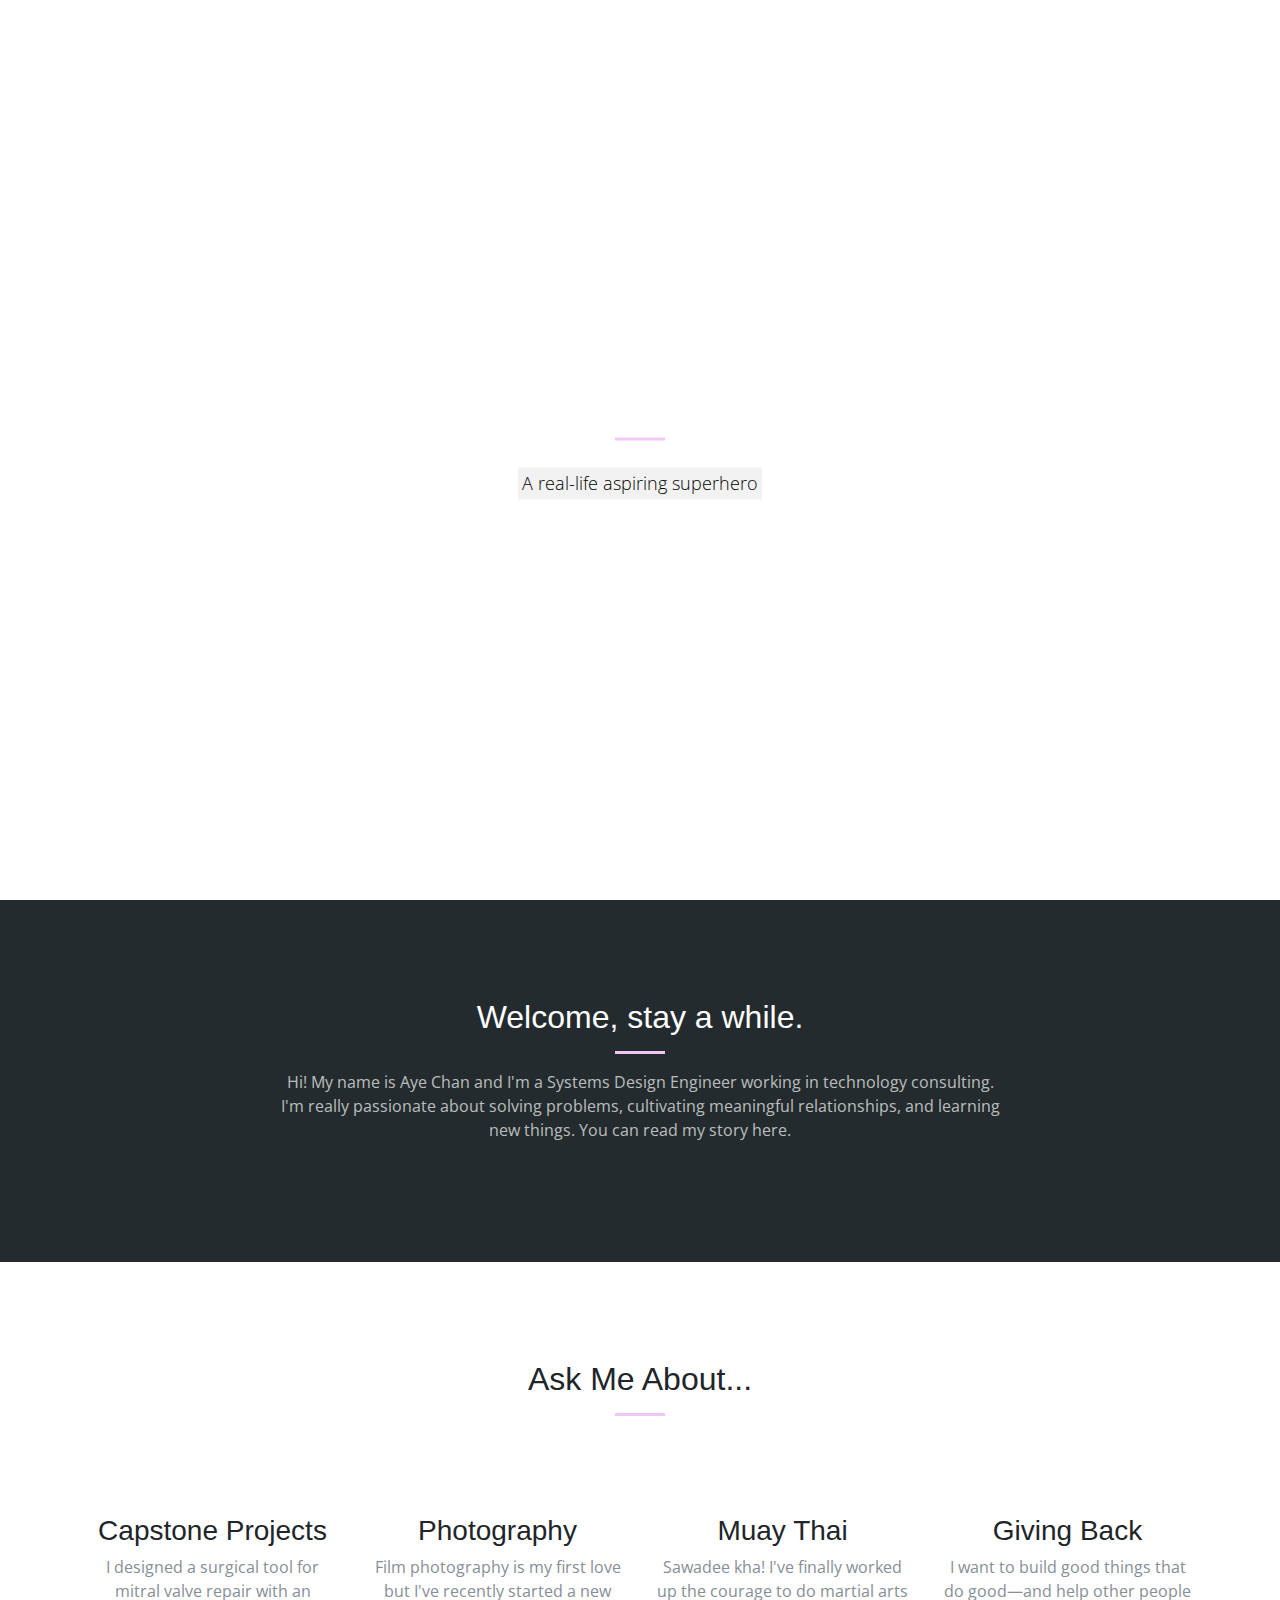
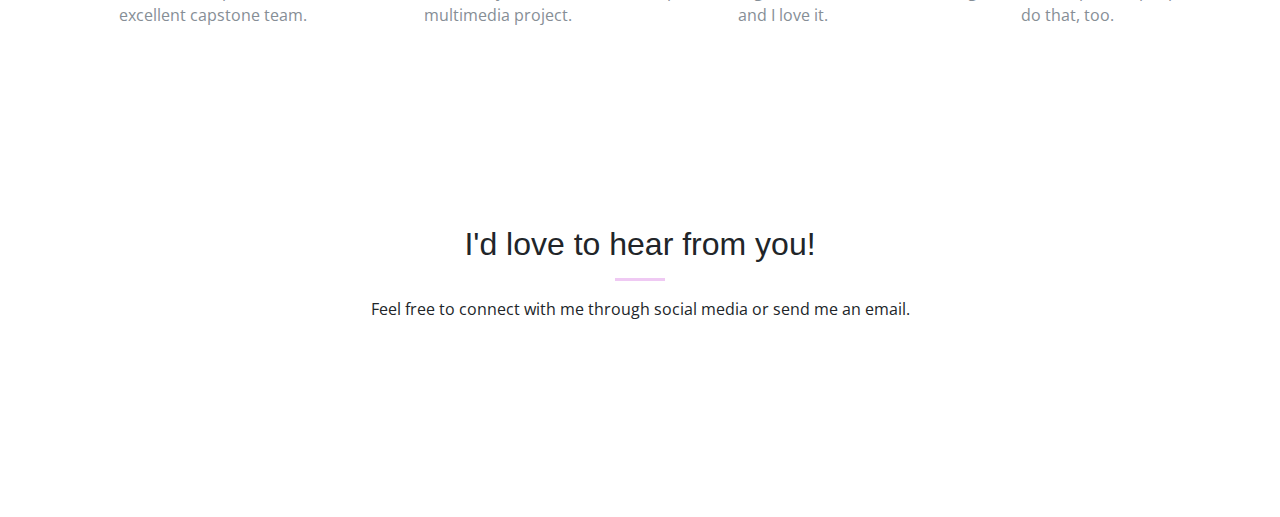
==== index.html @ b2078ee0 "Update index.html" ====
<!DOCTYPE html>
<html lang="en">

  <head>

    <meta charset="utf-8">
    <meta name="viewport" content="width=device-width, initial-scale=1, shrink-to-fit=no">
    <meta name="description" content="">
    <meta name="author" content="">

    <title>Aye Chan Htun</title>

    <!-- Bootstrap core CSS -->
    <link href="vendor/bootstrap/css/bootstrap.min.css" rel="stylesheet">

    <!-- Custom fonts for this template -->
    <link href="vendor/font-awesome/css/font-awesome.min.css" rel="stylesheet" type="text/css">
    <link href="https://fonts.googleapis.com/css?family=Montserrat:300,300i,400,400i,500,500i,600,600i,700,700i,800,800i" rel="stylesheet" type="text/css">
    <link href='https://fonts.googleapis.com/css?family=Open+Sans:300italic,400italic,600italic,700italic,800italic,400,300,600,700,800' rel="stylesheet" type="text/css">
    
    <!-- Plugin CSS -->
    <link href="vendor/magnific-popup/magnific-popup.css" rel="stylesheet">

    <!-- Custom styles for this template -->
    <link href="css/creative.css" rel="stylesheet">

    <!-- Favicon -->
    <link href="img/favicon.png" rel="icon" type="image/png"> 

  </head>

  <body id="page-top">

    <!-- Navigation -->
    <nav class="navbar navbar-expand-lg navbar-light fixed-top" id="mainNav">
      <div class="container">
        <!--
        <a class="navbar-brand js-scroll-trigger" href="#page-top">AH</a>-->
        <a href="#page-top" class="pull-left"><img src="img/favicon-w.png" style="width:40px;"></a>
        <button class="navbar-toggler navbar-toggler-right" type="button" data-toggle="collapse" data-target="#navbarResponsive" aria-controls="navbarResponsive" aria-expanded="false" aria-label="Toggle navigation">
          <span class="navbar-toggler-icon"></span>
        </button>
        <div class="collapse navbar-collapse" id="navbarResponsive">
          <ul class="navbar-nav ml-auto">
            <li class="nav-item">
              <a class="nav-link js-scroll-trigger" href="./index.html#page-top">Home</a>
            </li>
            <li class="nav-item">
              <a class="nav-link js-scroll-trigger" href="./about.html">About</a>
            </li>
            <li class="nav-item">
              <a class="nav-link js-scroll-trigger" href="./ayechan_2019.pdf">Resume</a>
            </li>
            <!--<li class="nav-item">
              <a class="nav-link js-scroll-trigger" href="#portfolio">Portfolio</a>
            </li>
            <li class="nav-item">
              <a class="nav-link js-scroll-trigger" href="#contact">Contact</a>-->
            </li>
          </ul>
        </div>
      </div>
    </nav>

    <header class="masthead">
      <div class="header-content">
        <div class="header-content-inner">
          <h1 id="homeHeading">Aye Chan Htun</h1>
          <hr>
          <p><mark>A real-life aspiring superhero</mark></p>
          <!--<a class="btn btn-primary btn-xl js-scroll-trigger" href="#about">About Me</a>-->
        </div>
      </div>
    </header>

    <section class="bg-primary" id="welcome">
      <div class="container">
        <div class="row">
          <div class="col-lg-8 mx-auto text-center">
            <h2 class="section-heading text-white">Welcome, stay a while.</h2>
            <hr class="light">
            <p class="text-faded">Hi! My name is Aye Chan and I'm a Systems Design Engineer 
              working in technology consulting. I'm really passionate about solving problems, cultivating 
              meaningful relationships, and learning new things. You can read my story <a class="text-faded" href="./about.html">here.</a>
            </p>
            <!--<a class="btn btn-default btn-xl js-scroll-trigger" href="#services">Get Started!</a>-->
          </div>
        </div>
      </div>
    </section>

    <section id="interests">
      <div class="container">
        <div class="row">
          <div class="col-lg-12 text-center">
            <h2 class="section-heading">Ask Me About...</h2>
            <hr class="primary">
          </div>
        </div>
      </div>
      <div class="container">
        <div class="row">
          <div class="col-lg-3 col-md-6 text-center">
            <div class="service-box">
              <i class="fa fa-4x fa-star-o text-primary sr-icons"></i>
              <h3>Capstone Projects</h3>
              <p class="text-muted">I designed a surgical tool for mitral valve repair with an excellent capstone team.</p>
            </div>
          </div>
          <div class="col-lg-3 col-md-6 text-center">
            <div class="service-box">
              <i class="fa fa-4x fa-camera-retro text-primary sr-icons"></i>
              <h3>Photography</h3>
              <p class="text-muted">Film photography is my first love but I've recently started a new multimedia project.</p>
            </div>
          </div>
          <div class="col-lg-3 col-md-6 text-center">
            <div class="service-box">
              <i class="fa fa-4x fa-hand-rock-o text-primary sr-icons"></i>
              <h3>Muay Thai</h3>
              <p class="text-muted">Sawadee kha! I've finally worked up the courage to do martial arts and I love it.</p>
            </div>
          </div>
          <div class="col-lg-3 col-md-6 text-center">
            <div class="service-box">
              <i class="fa fa-4x fa-heart-o text-primary sr-icons"></i>
              <h3>Giving Back</h3>
              <p class="text-muted">I want to build good things that do good&mdash;and help other people do that, too.</p>
            </div>
          </div>
        </div>
      </div>
    </section>

    <!--<section class="p-0" id="portfolio">
      <div class="container-fluid">
        <div class="row no-gutter popup-gallery">
          <div class="col-lg-4 col-sm-6">
            <a class="portfolio-box" href="img/portfolio/fullsize/1.jpg">
              <img class="img-fluid" src="img/portfolio/thumbnails/1.jpg" alt="">
              <div class="portfolio-box-caption">
                <div class="portfolio-box-caption-content">
                  <div class="project-category text-faded">
                    Category
                  </div>
                  <div class="project-name">
                    Project Name
                  </div>
                </div>
              </div>
            </a>
          </div>
          <div class="col-lg-4 col-sm-6">
            <a class="portfolio-box" href="img/portfolio/fullsize/2.jpg">
              <img class="img-fluid" src="img/portfolio/thumbnails/2.jpg" alt="">
              <div class="portfolio-box-caption">
                <div class="portfolio-box-caption-content">
                  <div class="project-category text-faded">
                    Category
                  </div>
                  <div class="project-name">
                    Project Name
                  </div>
                </div>
              </div>
            </a>
          </div>
          <div class="col-lg-4 col-sm-6">
            <a class="portfolio-box" href="img/portfolio/fullsize/3.jpg">
              <img class="img-fluid" src="img/portfolio/thumbnails/3.jpg" alt="">
              <div class="portfolio-box-caption">
                <div class="portfolio-box-caption-content">
                  <div class="project-category text-faded">
                    Category
                  </div>
                  <div class="project-name">
                    Project Name
                  </div>
                </div>
              </div>
            </a>
          </div>
          <div class="col-lg-4 col-sm-6">
            <a class="portfolio-box" href="img/portfolio/fullsize/4.jpg">
              <img class="img-fluid" src="img/portfolio/thumbnails/4.jpg" alt="">
              <div class="portfolio-box-caption">
                <div class="portfolio-box-caption-content">
                  <div class="project-category text-faded">
                    Category
                  </div>
                  <div class="project-name">
                    Project Name
                  </div>
                </div>
              </div>
            </a>
          </div>
          <div class="col-lg-4 col-sm-6">
            <a class="portfolio-box" href="img/portfolio/fullsize/5.jpg">
              <img class="img-fluid" src="img/portfolio/thumbnails/5.jpg" alt="">
              <div class="portfolio-box-caption">
                <div class="portfolio-box-caption-content">
                  <div class="project-category text-faded">
                    Category
                  </div>
                  <div class="project-name">
                    Project Name
                  </div>
                </div>
              </div>
            </a>
          </div>
          <div class="col-lg-4 col-sm-6">
            <a class="portfolio-box" href="img/portfolio/fullsize/6.jpg">
              <img class="img-fluid" src="img/portfolio/thumbnails/6.jpg" alt="">
              <div class="portfolio-box-caption">
                <div class="portfolio-box-caption-content">
                  <div class="project-category text-faded">
                    Category
                  </div>
                  <div class="project-name">
                    Project Name
                  </div>
                </div>
              </div>
            </a>
          </div>
        </div>
      </div>
    </section>

    <div class="call-to-action bg-dark">
      <div class="container text-center">
        <h2>Free Download at Start Bootstrap!</h2>
        <a class="btn btn-default btn-xl sr-button" href="http://startbootstrap.com/template-overviews/creative/">Download Now!</a>
      </div>
    </div>-->

    <!-- Contact Section -->
    <section id="contact">
      <div class="container">
        <div class="row">
          <div class="col-lg-8 mx-auto text-center">
            <h2 class="section-heading">I'd love to hear from you!</h2>
            <hr class="primary">
            <p>Feel free to connect with me through social media or send me an email.</p>
        <ul class="list-inline banner-social-buttons">
            <li class="list-inline-item">
              <a href="https://www.linkedin.com/in/ayechanhtun" class="btn btn-sm">
                <i class="fa fa-linkedin-square fa-2x sr-contact"></i>
              </a>
            </li>
            <li class="list-inline-item">
              <a href="https://www.instagram.com/ayechnn" class="btn btn-sm">
                <i class="fa fa-instagram fa-2x sr-contact"></i>
              </a>
            </li>
            <li class="list-inline-item">
              <a href="https://www.twitter.com/ayechanhtun" class="btn btn-sm">
                <i class="fa fa-twitter fa-2x sr-contact"></i>
              </a>
            </li>
            <li class="list-inline-item">
              <a href="mailto:ackhtun@gmail.com" class="btn btn-sm">
                <i class="fa fa-envelope-o fa-2x sr-contact"></i>
              </a>
            </li>
          </ul>
          </div>
        </div>
      </div>
      

    <!-- Bootstrap core JavaScript -->
    <script src="vendor/jquery/jquery.min.js"></script>
    <script src="vendor/popper/popper.min.js"></script>
    <script src="vendor/bootstrap/js/bootstrap.min.js"></script>

    <!-- Plugin JavaScript -->
    <script src="vendor/jquery-easing/jquery.easing.min.js"></script>
    <script src="vendor/scrollreveal/scrollreveal.min.js"></script>
    <script src="vendor/magnific-popup/jquery.magnific-popup.min.js"></script>

    <!-- Custom scripts for this template -->
    <script src="js/creative.min.js"></script>

  </body>
</html>
---- css/creative.css ----
/*!
 * Start Bootstrap - Createive v4.0.0-beta (http://startbootstrap.com/template-overviews/creative)
 * Copyright 2013-2017 Start Bootstrap
 * Licensed under MIT (https://github.com/BlackrockDigital/startbootstrap-creative/blob/master/LICENSE)
 */
body,
html {
  width: 100%;
  height: 100%; }

body {
  font-family: 'Montseratt', 'Open Sans', 'Helvetica Neue', Arial, sans-serif; }

hr {
  max-width: 50px;
  border-width: 3px;
  border-color: #EFC9F3; }

hr.light {
  border-color: #EFC9F3; }

a {
  color: #232b2e;
  -webkit-transition: all 0.2s;
  -moz-transition: all 0.2s;
  transition: all 0.2s; }
  a:focus, a:hover {
    color: #EFC9F3; }

h1,
h2,
h3,
h4,
h5,
h6 {
  font-family: 'Montseratt', sans-serif; }


p {
  font-size: 16px;
  line-height: 1.5;
  margin-bottom: 20px; }

mark {
  background: rgba(0, 0, 0, 0.05); }

.bg-primary {
  background-color: #232b2e !important; }

.bg-dark {
  color: white;
  background-color: #222222 !important; }

.text-faded {
  color: rgba(255, 255, 255, 0.7); }

section {
  padding: 100px 0; }

.section-heading {
  margin-top: 0; }

::-moz-selection {
  color: white;
  background: #222222;
  text-shadow: none; }

::selection {
  color: white;
  background: #222222;
  text-shadow: none; }

img::selection {
  color: white;
  background: transparent; }

img::-moz-selection {
  color: white;
  background: transparent; }

body {
  -webkit-tap-highlight-color: #222222; }

#mainNav {
  border-color: rgba(34, 34, 34, 0.05);
  background-color: white;
  font-family: 'Montserrat', 'Open Sans', 'Helvetica Neue', Arial, sans-serif;
  -webkit-transition: all 0.2s;
  -moz-transition: all 0.2s;
  transition: all 0.2s; }
  #mainNav .navbar-brand {
    font-weight: 700;
    text-transform: uppercase;
    color: #524D52;
    font-family: 'Montserrat', 'Open Sans', 'Helvetica Neue', Arial, sans-serif; }
    #mainNav .navbar-brand:focus {
      color: white; }
    #mainNav .navbar-brand:hover {
      color: #EFC9F3; }
  #mainNav .navbar-toggle {
    font-size: 12px;
    font-weight: 700;
    text-transform: uppercase;
    color: #222222; }
  #mainNav .navbar-nav > li.nav-item > a.nav-link:focus,
  #mainNav .navbar-nav > li.nav-item > a.nav-link {
    font-size: 13px;
    font-weight: 700;
    text-transform: uppercase;
    color: #222222; }
    #mainNav .navbar-nav > li.nav-item > a.nav-link:focus:hover,
    #mainNav .navbar-nav > li.nav-item > a.nav-link:hover {
      color: #EFC9F3; }
    #mainNav .navbar-nav > li.nav-item > a.nav-link:focus.active,
    #mainNav .navbar-nav > li.nav-item > a.nav-link.active {
      color: #EFC9F3 !important;
      background-color: transparent; }
      #mainNav .navbar-nav > li.nav-item > a.nav-link:focus.active:hover,
      #mainNav .navbar-nav > li.nav-item > a.nav-link.active:hover {
        background-color: transparent; }
  @media (min-width: 992px) {
    #mainNav {
      border-color: rgba(255, 255, 255, 0.3);
      background-color: transparent; }
      #mainNav .navbar-brand {
        color: rgba(255, 255, 255, 0.7); }
        #mainNav .navbar-brand:focus, #mainNav .navbar-brand:hover {
          color: #EFC9F3; }
      #mainNav .navbar-nav > li.nav-item > a.nav-link,
      #mainNav .navbar-nav > li.nav-item > a.nav-link:focus {
        color: rgba(255, 255, 255, 0.7); }
        #mainNav .navbar-nav > li.nav-item > a.nav-link:hover,
        #mainNav .navbar-nav > li.nav-item > a.nav-link:focus:hover {
          color: #EFC9F3; }
      #mainNav.navbar-shrink {
        border-color: rgba(34, 34, 34, 0.05); }
        #mainNav.navbar-shrink .navbar-brand {
          font-size: 16px;
          color: #222222; }
          #mainNav.navbar-shrink .navbar-brand:focus, #mainNav.navbar-shrink .navbar-brand:hover {
            color: #EFC9F3; }
        #mainNav.navbar-shrink .navbar-nav > li.nav-item > a.nav-link,
        #mainNav.navbar-shrink .navbar-nav > li.nav-item > a.nav-link:focus {
          color: #222222; }
          #mainNav.navbar-shrink .navbar-nav > li.nav-item > a.nav-link:hover,
          #mainNav.navbar-shrink .navbar-nav > li.nav-item > a.nav-link:focus:hover {
            color: #EFC9F3; } }

header.masthead {
  position: relative;
  width: 100%;
  min-height: auto;
  text-align: center;
  color: white;
  background-image: url("../img/header.jpg");
  background-position: center;
  -webkit-background-size: cover;
  -moz-background-size: cover;
  -o-background-size: cover;
  background-size: cover; }
  header.masthead .header-content {
    position: relative;
    width: 100%;
    padding: 150px 15px 100px;
    text-align: center; }
    header.masthead .header-content .header-content-inner h1 {
      font-size: 30px;
      font-weight: 700;
      margin-top: 0;
      margin-bottom: 0;
      text-transform: uppercase; }
    header.masthead .header-content .header-content-inner hr {
      margin: 30px auto; }
    header.masthead .header-content .header-content-inner p {
      font-size: 16px;
      font-weight: 300;
      margin-bottom: 50px;
      color: black; }
  @media (min-width: 768px) {
    header.masthead {
      height: 100%;
      min-height: 600px; }
      header.masthead .header-content {
        position: absolute;
        top: 50%;
        padding: 0 50px;
        -webkit-transform: translateY(-50%);
        -ms-transform: translateY(-50%);
        transform: translateY(-50%); }
        header.masthead .header-content .header-content-inner {
          max-width: 1000px;
          margin-right: auto;
          margin-left: auto; }
          header.masthead .header-content .header-content-inner h1 {
            font-size: 50px; }
          header.masthead .header-content .header-content-inner p {
            font-size: 18px;
            max-width: 80%;
            margin-right: auto;
            margin-left: auto; } }

.service-box {
  max-width: 400px;
  margin: 50px auto 0; }
  @media (min-width: 992px) {
    .service-box {
      margin: 20px auto 0; } }
  .service-box p {
    margin-bottom: 0; }

.portfolio-box {
  position: relative;
  display: block;
  max-width: 650px;
  margin: 0 auto; }
  .portfolio-box .portfolio-box-caption {
    position: absolute;
    bottom: 0;
    display: block;
    width: 100%;
    height: 100%;
    text-align: center;
    opacity: 0;
    color: white;
    background: rgba(255, 227, 253, 0.9);
    -webkit-transition: all 0.2s;
    -moz-transition: all 0.2s;
    transition: all 0.2s; }
    .portfolio-box .portfolio-box-caption .portfolio-box-caption-content {
      position: absolute;
      top: 50%;
      width: 100%;
      transform: translateY(-50%);
      text-align: center; }
      .portfolio-box .portfolio-box-caption .portfolio-box-caption-content .project-category,
      .portfolio-box .portfolio-box-caption .portfolio-box-caption-content .project-name {
        padding: 0 15px;
        font-family: 'Montserrat', 'Open Sans', 'Helvetica Neue', Arial, sans-serif; }
      .portfolio-box .portfolio-box-caption .portfolio-box-caption-content .project-category {
        font-size: 14px;
        font-weight: 600;
        text-transform: uppercase; }
      .portfolio-box .portfolio-box-caption .portfolio-box-caption-content .project-name {
        font-size: 18px; }
  .portfolio-box:hover .portfolio-box-caption {
    opacity: 1; }
  .portfolio-box:focus {
    outline: none; }
  @media (min-width: 768px) {
    .portfolio-box .portfolio-box-caption .portfolio-box-caption-content .project-category {
      font-size: 16px; }
    .portfolio-box .portfolio-box-caption .portfolio-box-caption-content .project-name {
      font-size: 22px; } }

.call-to-action {
  padding: 50px 0; }
  .call-to-action h2 {
    margin: 0 auto 20px; }

.text-primary {
  color: #232b2e !important; }

.no-gutter > [class*='col-'] {
  padding-right: 0;
  padding-left: 0; }

.btn-default {
  color: #222222;
  border-color: white;
  background-color: white; }
  .btn-default.focus, .btn-default:focus {
    color: #222222;
    border-color: #bfbfbf;
    background-color: #e6e6e6; }
  .btn-default:hover {
    color: #222222;
    border-color: #e0e0e0;
    background-color: #e6e6e6; }
  .btn-default.active, .btn-default:active,
  .open > .btn-default.dropdown-toggle {
    color: #222222;
    border-color: #e0e0e0;
    background-color: #e6e6e6; }
    .btn-default.active.focus, .btn-default.active:focus, .btn-default.active:hover, .btn-default:active.focus, .btn-default:active:focus, .btn-default:active:hover,
    .open > .btn-default.dropdown-toggle.focus,
    .open > .btn-default.dropdown-toggle:focus,
    .open > .btn-default.dropdown-toggle:hover {
      color: #222222;
      border-color: #bfbfbf;
      background-color: #d4d4d4; }
  .btn-default.active, .btn-default:active,
  .open > .btn-default.dropdown-toggle {
    background-image: none; }
  .btn-default.disabled.focus, .btn-default.disabled:focus, .btn-default.disabled:hover, .btn-default[disabled].focus, .btn-default[disabled]:focus, .btn-default[disabled]:hover,
  fieldset[disabled] .btn-default.focus,
  fieldset[disabled] .btn-default:focus,
  fieldset[disabled] .btn-default:hover {
    border-color: white;
    background-color: white; }
  .btn-default .badge {
    color: white;
    background-color: #222222; }

.btn-primary {
  color: white;
  border-color: #D6ADCF;
  background-color: #EFC9F3; }
  .btn-primary.focus, .btn-primary:focus {
    color: white;
    border-color: #524D52;
    background-color: #EFC9F3; }
  .btn-primary:hover {
    color: white;
    border-color: #EFC9F3;
    background-color: #EFC9F3; }
  .btn-primary.active, .btn-primary:active,
  .open > .btn-primary.dropdown-toggle {
    color: white;
    border-color: #D6ADCF;
    background-color: #EFC9F3; }
    .btn-primary.active.focus, .btn-primary.active:focus, .btn-primary.active:hover, .btn-primary:active.focus, .btn-primary:active:focus, .btn-primary:active:hover,
    .open > .btn-primary.dropdown-toggle.focus,
    .open > .btn-primary.dropdown-toggle:focus,
    .open > .btn-primary.dropdown-toggle:hover {
      color: white;
      border-color: #524D52;
      background-color: #EFC9F3; }
  .btn-primary.active, .btn-primary:active,
  .open > .btn-primary.dropdown-toggle {
    background-image: none; }
  .btn-primary.disabled.focus, .btn-primary.disabled:focus, .btn-primary.disabled:hover, .btn-primary[disabled].focus, .btn-primary[disabled]:focus, .btn-primary[disabled]:hover,
  fieldset[disabled] .btn-primary.focus,
  fieldset[disabled] .btn-primary:focus,
  fieldset[disabled] .btn-primary:hover {
    border-color: #D6ADCF;
    background-color: #D6ADCF; }
  .btn-primary .badge {
    color: #D6ADCF;
    background-color: white; }

.btn {
  font-weight: 700;
  text-transform: uppercase;
  border: none;
  border-radius: 300px;
  font-family: 'Montserrat', 'Open Sans', 'Helvetica Neue', Arial, sans-serif; }

  .btn-sm {
  padding: 15px; }

  .btn-xl {
  padding: 15px 30px; }


  ul.banner-social-buttons {
    margin-top: 0; }
    @media (max-width: 1199px) {
      ul.banner-social-buttons {
        margin-top: 15px; } }
    @media (max-width: 767px) {
      ul.banner-social-buttons li {
        display: block;
        margin-bottom: 20px;
        padding: 0; }
        ul.banner-social-buttons li:last-child {
          margin-bottom: 0; } }
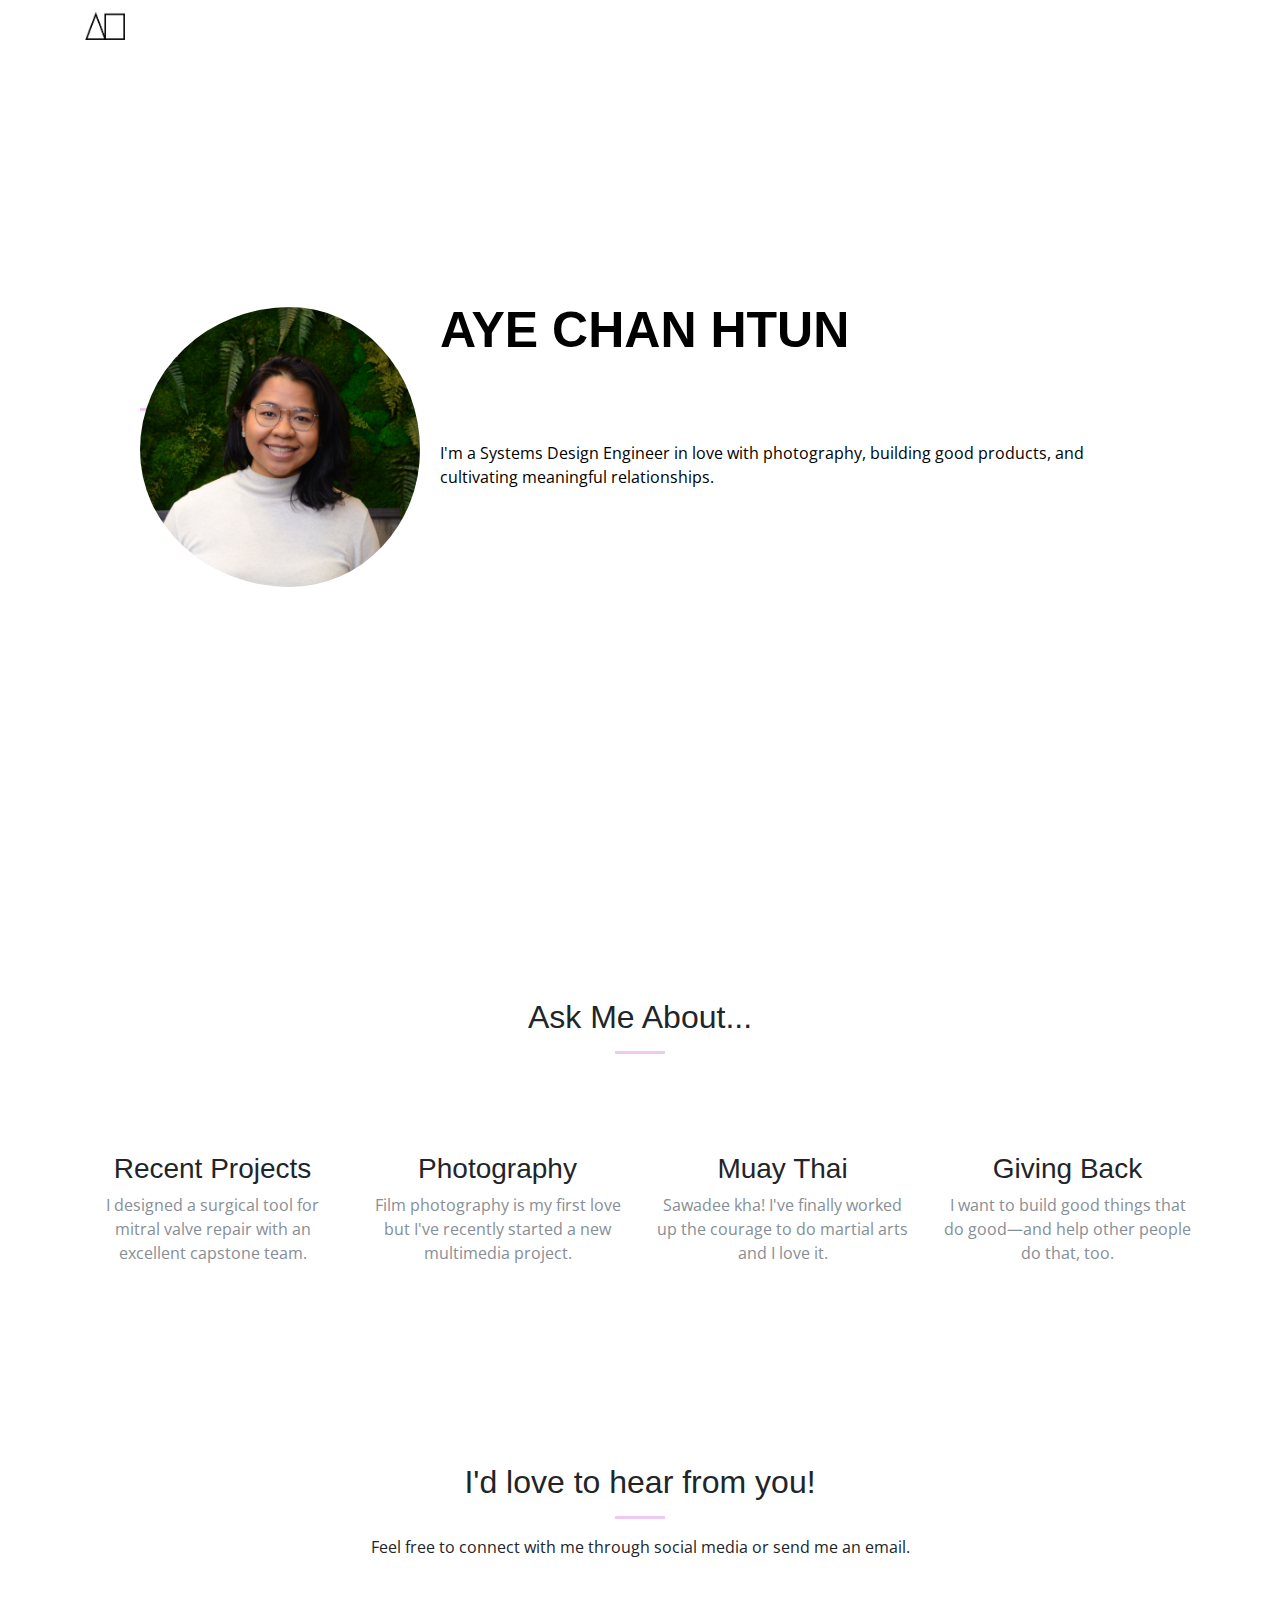
==== commit 8a4db21b: "Updated site index.html and css" ====
--- a/index.html
+++ b/index.html
@@ -16,7 +16,7 @@
     <!-- Custom fonts for this template -->
     <link href="vendor/font-awesome/css/font-awesome.min.css" rel="stylesheet" type="text/css">
     <link href="https://fonts.googleapis.com/css?family=Montserrat:300,300i,400,400i,500,500i,600,600i,700,700i,800,800i" rel="stylesheet" type="text/css">
-    <link href='https://fonts.googleapis.com/css?family=Open+Sans:300italic,400italic,600italic,700italic,800italic,400,300,600,700,800' rel="stylesheet" type="text/css">
+    <link href="https://fonts.googleapis.com/css?family=Open+Sans:300italic,400italic,600italic,700italic,800italic,400,300,600,700,800" rel="stylesheet" type="text/css">
     
     <!-- Plugin CSS -->
     <link href="vendor/magnific-popup/magnific-popup.css" rel="stylesheet">
@@ -36,7 +36,7 @@
       <div class="container">
         <!--
         <a class="navbar-brand js-scroll-trigger" href="#page-top">AH</a>-->
-        <a href="#page-top" class="pull-left"><img src="img/favicon-w.png" style="width:40px;"></a>
+        <a href="#page-top" class="pull-left"><img src="img/favicon.png" style="width:40px;"></a>
         <button class="navbar-toggler navbar-toggler-right" type="button" data-toggle="collapse" data-target="#navbarResponsive" aria-controls="navbarResponsive" aria-expanded="false" aria-label="Toggle navigation">
           <span class="navbar-toggler-icon"></span>
         </button>
@@ -46,18 +46,8 @@
               <a class="nav-link js-scroll-trigger" href="./index.html#page-top">Home</a>
             </li>
             <li class="nav-item">
-              <a class="nav-link js-scroll-trigger" href="./about.html">About</a>
-            </li>
-            <li class="nav-item">
               <a class="nav-link js-scroll-trigger" href="./ayechan_2019.pdf">Resume</a>
             </li>
-            <!--<li class="nav-item">
-              <a class="nav-link js-scroll-trigger" href="#portfolio">Portfolio</a>
-            </li>
-            <li class="nav-item">
-              <a class="nav-link js-scroll-trigger" href="#contact">Contact</a>-->
-            </li>
-          </ul>
         </div>
       </div>
     </nav>
@@ -65,14 +55,15 @@
     <header class="masthead">
       <div class="header-content">
         <div class="header-content-inner">
+		<img class="photo-avatar" src="img/AH-2.jpg">
           <h1 id="homeHeading">Aye Chan Htun</h1>
-          <hr>
-          <p><mark>A real-life aspiring superhero</mark></p>
+			
+			<p><hr style="margin-left: 0px">I'm a Systems Design Engineer in love with photography, building good products, and cultivating meaningful relationships.</p>
           <!--<a class="btn btn-primary btn-xl js-scroll-trigger" href="#about">About Me</a>-->
         </div>
       </div>
     </header>
-
+<!--
     <section class="bg-primary" id="welcome">
       <div class="container">
         <div class="row">
@@ -83,11 +74,12 @@
               working in technology consulting. I'm really passionate about solving problems, cultivating 
               meaningful relationships, and learning new things. You can read my story <a class="text-faded" href="./about.html">here.</a>
             </p>
-            <!--<a class="btn btn-default btn-xl js-scroll-trigger" href="#services">Get Started!</a>-->
+            <a class="btn btn-default btn-xl js-scroll-trigger" href="#services">Get Started!</a>
           </div>
         </div>
       </div>
     </section>
+-->
 
     <section id="interests">
       <div class="container">
@@ -103,7 +95,7 @@
           <div class="col-lg-3 col-md-6 text-center">
             <div class="service-box">
               <i class="fa fa-4x fa-star-o text-primary sr-icons"></i>
-              <h3>Capstone Projects</h3>
+              <h3>Recent Projects</h3>
               <p class="text-muted">I designed a surgical tool for mitral valve repair with an excellent capstone team.</p>
             </div>
           </div>
--- a/css/creative.css
+++ b/css/creative.css
@@ -14,7 +14,8 @@
 hr {
   max-width: 50px;
   border-width: 3px;
-  border-color: #EFC9F3; }
+  border-color: #EFC9F3;
+}
 
 hr.light {
   border-color: #EFC9F3; }
@@ -78,12 +79,19 @@
   color: white;
   background: transparent; }
 
+img.photo-avatar {
+	float: left;
+	width: 300px;
+	padding: 4px 20px 10px 0px;
+	border-radius: 50%;
+}
+
 body {
   -webkit-tap-highlight-color: #222222; }
 
 #mainNav {
   border-color: rgba(34, 34, 34, 0.05);
-  background-color: white;
+  background-color: transparent;
   font-family: 'Montserrat', 'Open Sans', 'Helvetica Neue', Arial, sans-serif;
   -webkit-transition: all 0.2s;
   -moz-transition: all 0.2s;
@@ -150,19 +158,19 @@
   position: relative;
   width: 100%;
   min-height: auto;
-  text-align: center;
-  color: white;
-  background-image: url("../img/header.jpg");
+  text-align: left;
+  color: black;
+  /*background-image: url("../img/header.jpg");
   background-position: center;
   -webkit-background-size: cover;
   -moz-background-size: cover;
   -o-background-size: cover;
-  background-size: cover; }
+  background-size: cover; */}
   header.masthead .header-content {
     position: relative;
     width: 100%;
     padding: 150px 15px 100px;
-    text-align: center; }
+    text-align: left; }
     header.masthead .header-content .header-content-inner h1 {
       font-size: 30px;
       font-weight: 700;
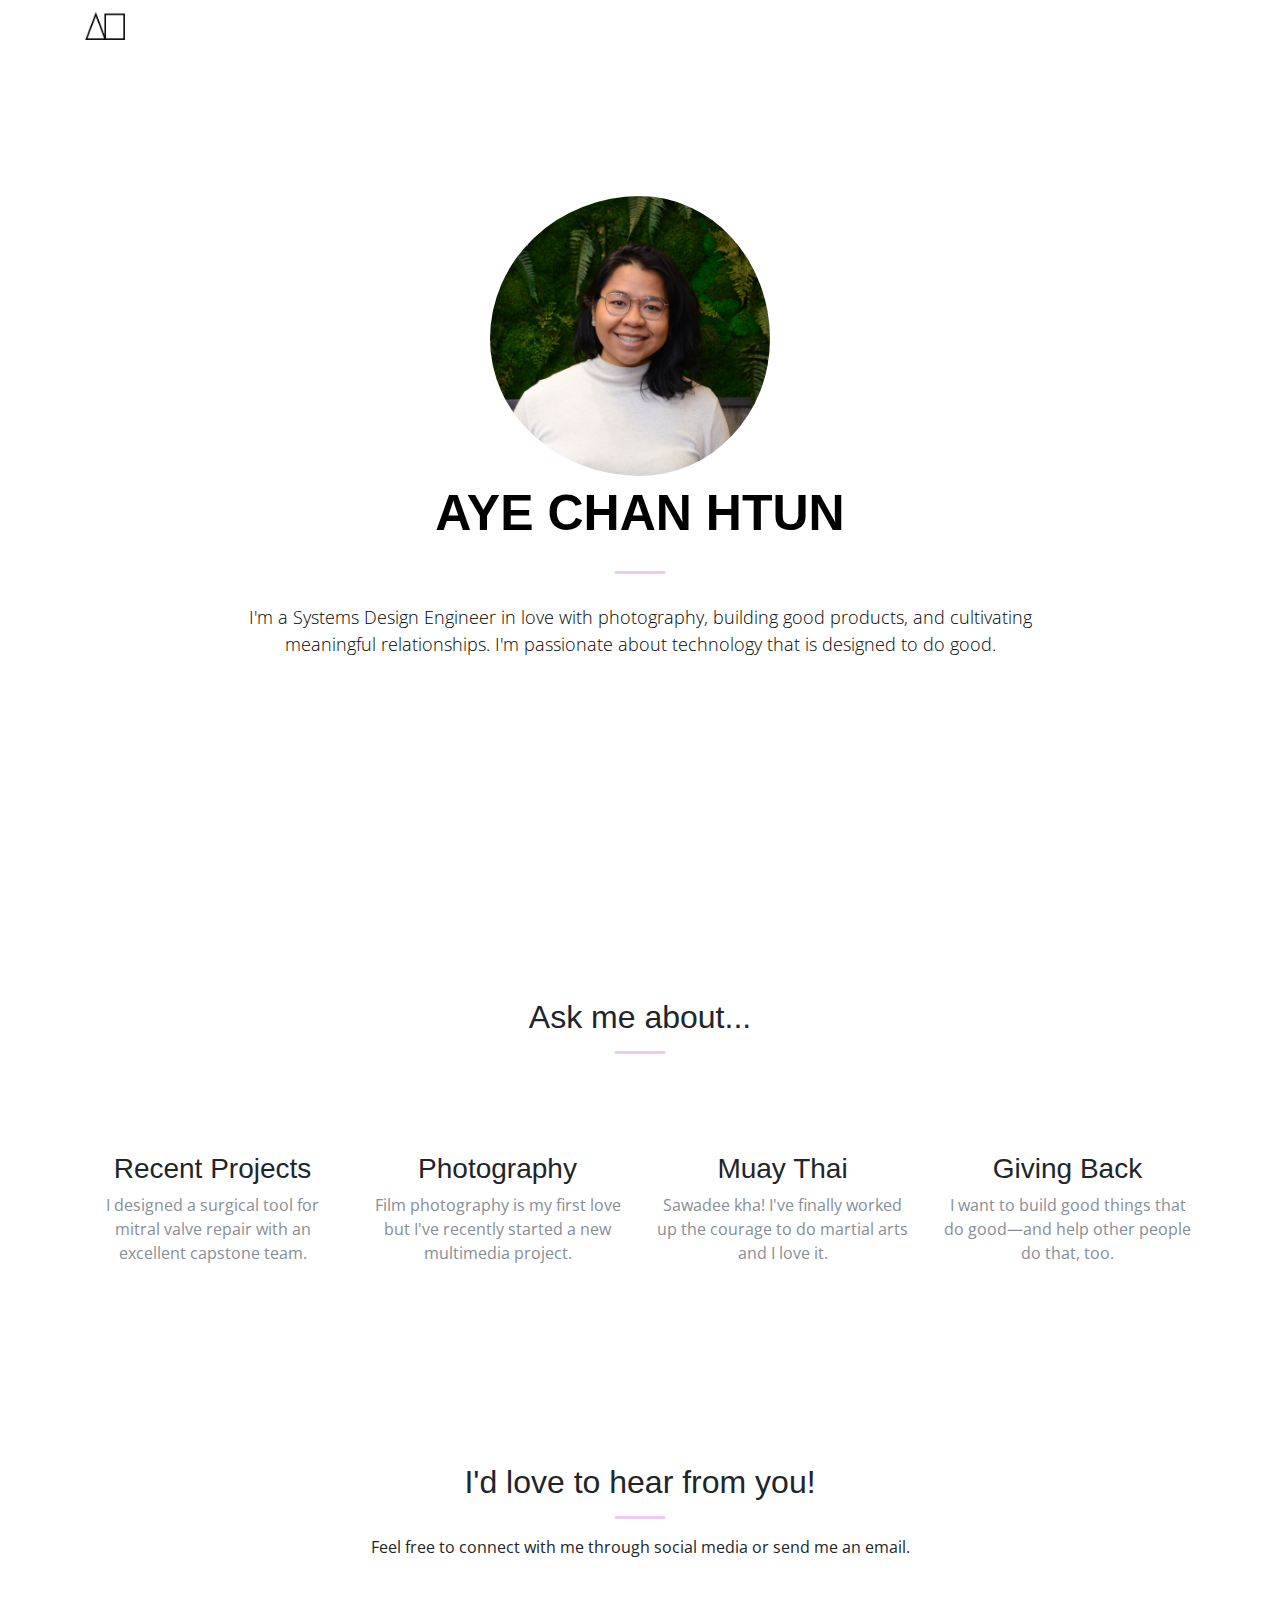
==== commit c23534ff: "Minor changes to index.html" ====
--- a/index.html
+++ b/index.html
@@ -36,7 +36,7 @@
       <div class="container">
         <!--
         <a class="navbar-brand js-scroll-trigger" href="#page-top">AH</a>-->
-        <a href="#page-top" class="pull-left"><img src="img/favicon.png" style="width:40px;"></a>
+        <a href="#page-top" class="pull-left"><img alt="Site Favicon" src="img/favicon.png" style="width:40px;"></a>
         <button class="navbar-toggler navbar-toggler-right" type="button" data-toggle="collapse" data-target="#navbarResponsive" aria-controls="navbarResponsive" aria-expanded="false" aria-label="Toggle navigation">
           <span class="navbar-toggler-icon"></span>
         </button>
@@ -48,6 +48,7 @@
             <li class="nav-item">
               <a class="nav-link js-scroll-trigger" href="./ayechan_2019.pdf">Resume</a>
             </li>
+		  </ul>
         </div>
       </div>
     </nav>
@@ -55,10 +56,10 @@
     <header class="masthead">
       <div class="header-content">
         <div class="header-content-inner">
-		<img class="photo-avatar" src="img/AH-2.jpg">
+		<img class="photo-avatar" alt="Portrait of Aye Chan smiling" src="img/AH-2.jpg">
           <h1 id="homeHeading">Aye Chan Htun</h1>
-			
-			<p><hr style="margin-left: 0px">I'm a Systems Design Engineer in love with photography, building good products, and cultivating meaningful relationships.</p>
+			<hr>
+			<p>I'm a Systems Design Engineer in love with photography, building good products, and cultivating meaningful relationships. I'm passionate about technology that is designed to do good.</p>
           <!--<a class="btn btn-primary btn-xl js-scroll-trigger" href="#about">About Me</a>-->
         </div>
       </div>
@@ -85,7 +86,7 @@
       <div class="container">
         <div class="row">
           <div class="col-lg-12 text-center">
-            <h2 class="section-heading">Ask Me About...</h2>
+            <h2 class="section-heading">Ask me about...</h2>
             <hr class="primary">
           </div>
         </div>
@@ -261,7 +262,7 @@
           </div>
         </div>
       </div>
-      
+	</section>
 
     <!-- Bootstrap core JavaScript -->
     <script src="vendor/jquery/jquery.min.js"></script>
--- a/css/creative.css
+++ b/css/creative.css
@@ -80,7 +80,7 @@
   background: transparent; }
 
 img.photo-avatar {
-	float: left;
+	float: center;
 	width: 300px;
 	padding: 4px 20px 10px 0px;
 	border-radius: 50%;
@@ -170,7 +170,7 @@
     position: relative;
     width: 100%;
     padding: 150px 15px 100px;
-    text-align: left; }
+    text-align: center; }
     header.masthead .header-content .header-content-inner h1 {
       font-size: 30px;
       font-weight: 700;
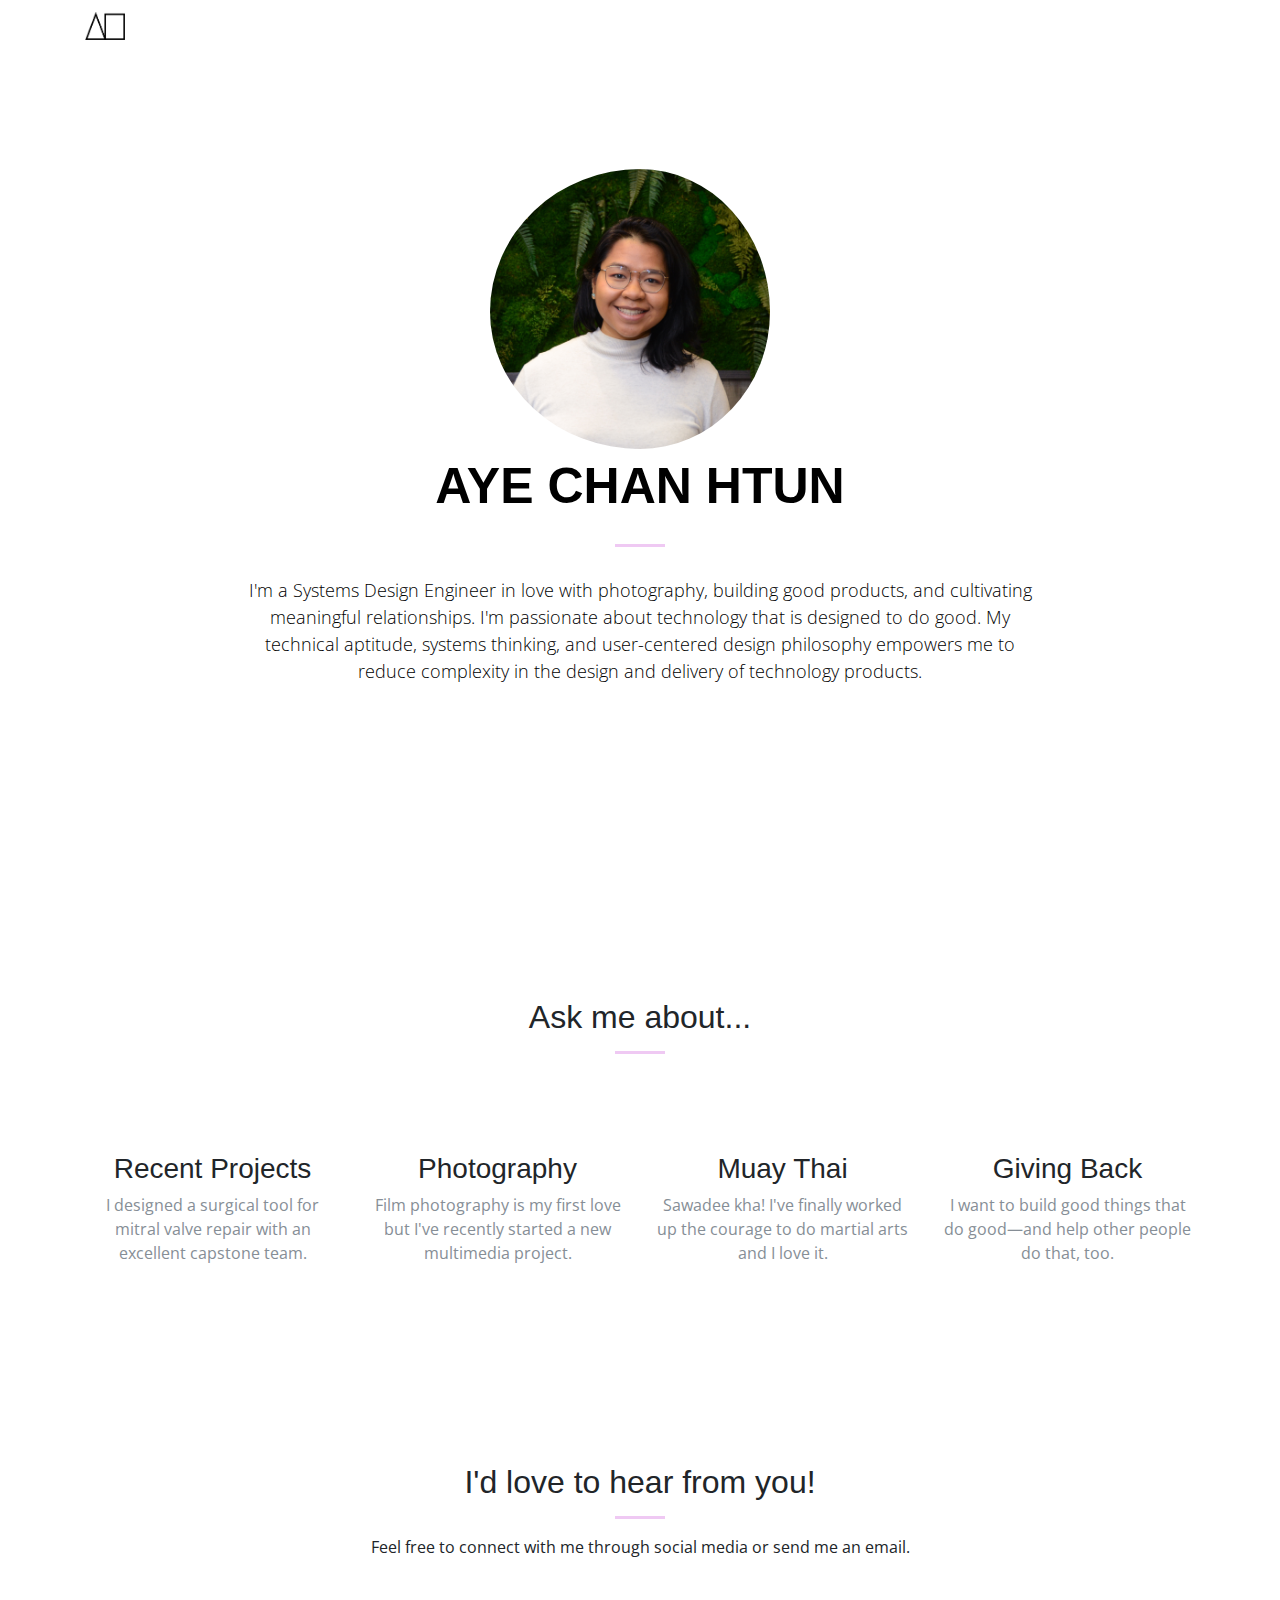
==== commit 277db54c: "Updated intro paragraph" ====
--- a/index.html
+++ b/index.html
@@ -59,7 +59,7 @@
 		<img class="photo-avatar" alt="Portrait of Aye Chan smiling" src="img/AH-2.jpg">
           <h1 id="homeHeading">Aye Chan Htun</h1>
 			<hr>
-			<p>I'm a Systems Design Engineer in love with photography, building good products, and cultivating meaningful relationships. I'm passionate about technology that is designed to do good.</p>
+			<p>I'm a Systems Design Engineer in love with photography, building good products, and cultivating meaningful relationships. I'm passionate about technology that is designed to do good. My technical aptitude, systems thinking, and user-centered design philosophy empowers me to reduce complexity in the design and delivery of technology products.</p>
           <!--<a class="btn btn-primary btn-xl js-scroll-trigger" href="#about">About Me</a>-->
         </div>
       </div>
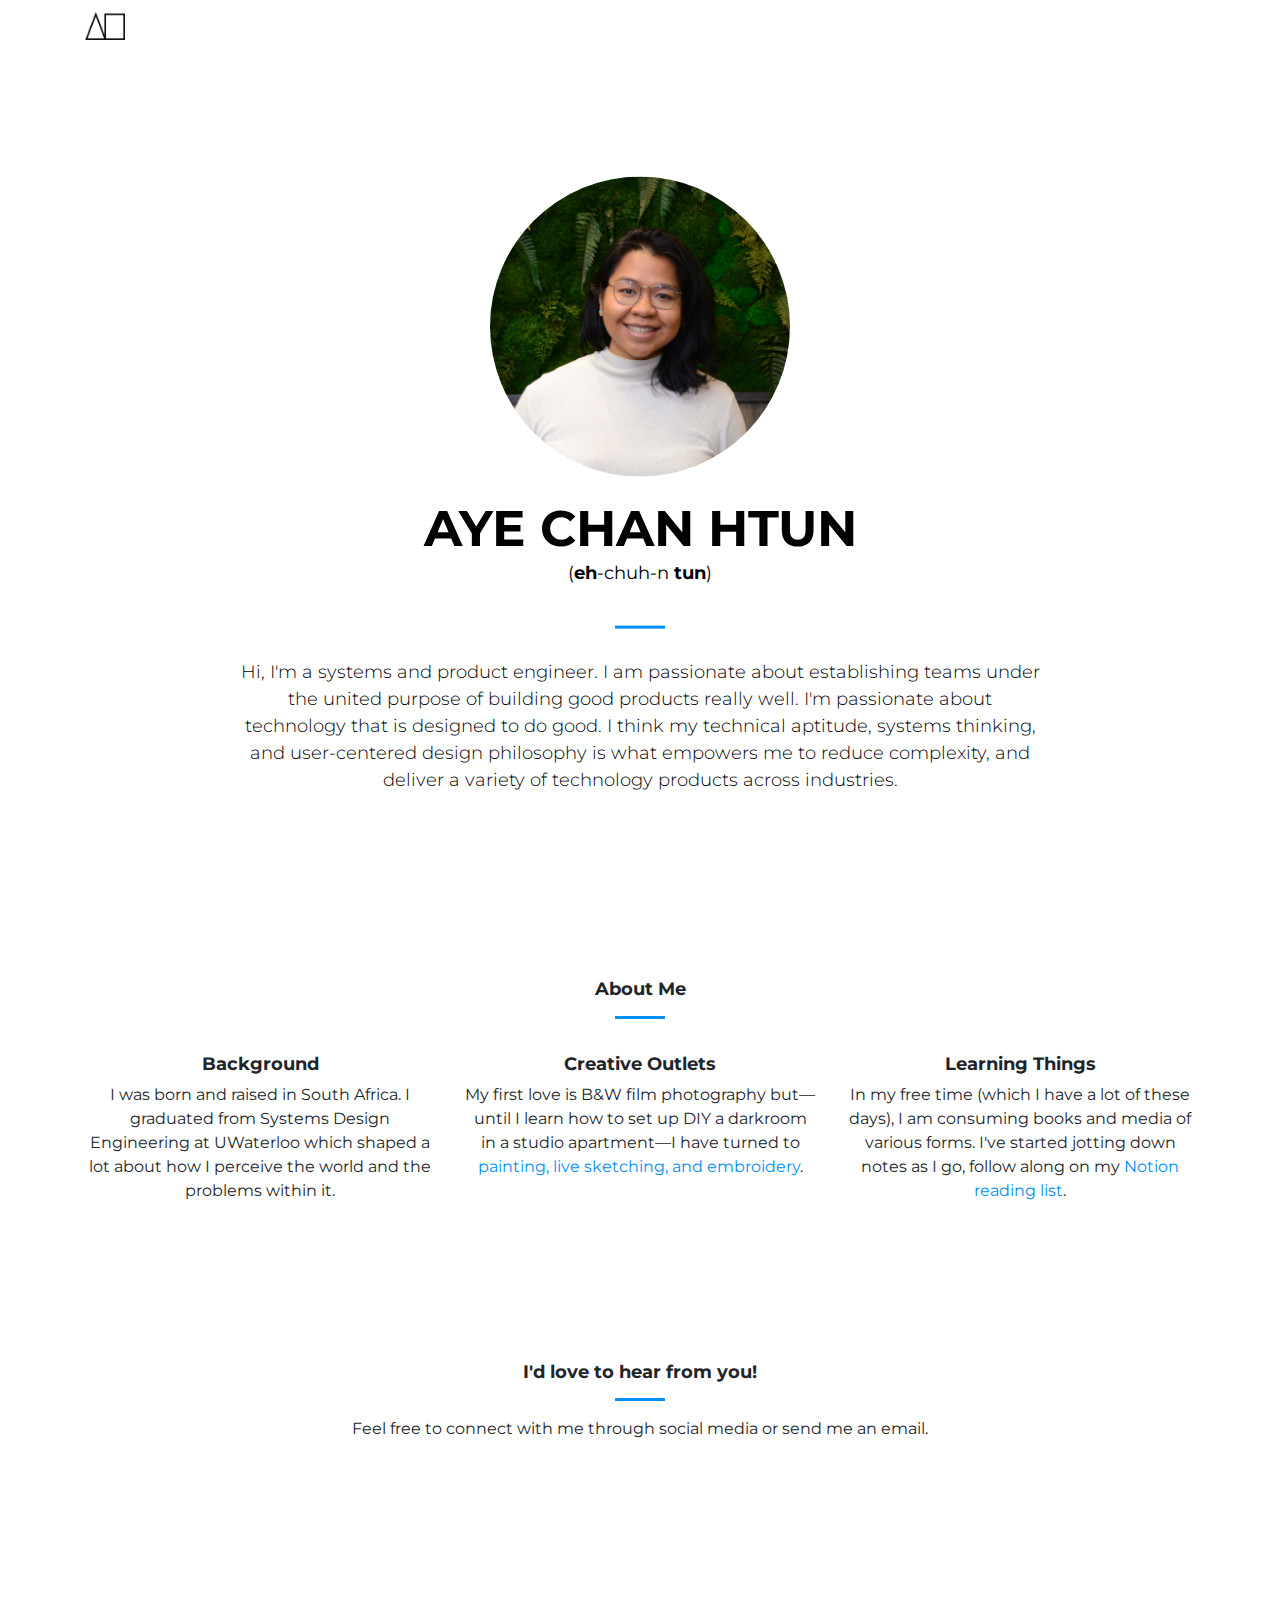
==== commit 74a53be6: "css and homepage update" ====
--- a/index.html
+++ b/index.html
@@ -46,7 +46,7 @@
               <a class="nav-link js-scroll-trigger" href="./index.html#page-top">Home</a>
             </li>
             <li class="nav-item">
-              <a class="nav-link js-scroll-trigger" href="./ayechan_2019.pdf">Resume</a>
+              <a class="nav-link js-scroll-trigger" href="./ayechanhtun2020.pdf" target="_blank">Resume</a>
             </li>
 		  </ul>
         </div>
@@ -55,12 +55,15 @@
 
     <header class="masthead">
       <div class="header-content">
-        <div class="header-content-inner">
+        <div class="header-content-inner" style="padding-top: 100px">
 		<img class="photo-avatar" alt="Portrait of Aye Chan smiling" src="img/AH-2.jpg">
-          <h1 id="homeHeading">Aye Chan Htun</h1>
+          <h1 id="homeHeading" style="padding: 4px 0px">Aye Chan Htun</h1>
+          <div style="padding: 4px 0px">
+            <h2 style="font-weight: normal">(<strong>eh</strong>-chuh-n <strong>tun</strong>)</h2>
+          </div>
 			<hr>
-			<p>I'm a Systems Design Engineer in love with photography, building good products, and cultivating meaningful relationships. I'm passionate about technology that is designed to do good. My technical aptitude, systems thinking, and user-centered design philosophy empowers me to reduce complexity in the design and delivery of technology products.</p>
-          <!--<a class="btn btn-primary btn-xl js-scroll-trigger" href="#about">About Me</a>-->
+			<p>Hi, I'm a systems and product engineer. I am passionate about establishing teams under the united purpose of building good products really well. I'm passionate about technology that is designed to do good. I think my technical aptitude, systems thinking, and user-centered design philosophy is what empowers me to reduce complexity, and deliver a variety of technology products across industries.</p>
+			<!--<a class="btn btn-primary btn-xl js-scroll-trigger" href="#about">About Me</a>-->
         </div>
       </div>
     </header>
@@ -86,44 +89,34 @@
       <div class="container">
         <div class="row">
           <div class="col-lg-12 text-center">
-            <h2 class="section-heading">Ask me about...</h2>
+            <h2 class="section-heading">About Me</h2>
             <hr class="primary">
           </div>
         </div>
       </div>
       <div class="container">
         <div class="row">
-          <div class="col-lg-3 col-md-6 text-center">
+		<div class="col-lg-4 col-md-3 text-center">
+        <div class="service-box">
+          <h3>Background</h3>
+          <p>I was born and raised in South Africa. I graduated from Systems Design Engineering at UWaterloo which shaped a lot about how I perceive the world and the problems within it.</p>
+        </div>
+          </div>
+          <div class="col-lg-4 col-md-3 text-center">
             <div class="service-box">
-              <i class="fa fa-4x fa-star-o text-primary sr-icons"></i>
-              <h3>Recent Projects</h3>
-              <p class="text-muted">I designed a surgical tool for mitral valve repair with an excellent capstone team.</p>
+              <h3>Creative Outlets</h3>
+              <p>My first love is B&amp;W film photography but—until I learn how to set up DIY a darkroom in a studio apartment—I have  turned to <a href="https://www.instagram.com/agonyhope/">painting, live sketching, and embroidery</a>.</p>
             </div>
           </div>
-          <div class="col-lg-3 col-md-6 text-center">
+          <div class="col-lg-4 col-md-3 text-center">
             <div class="service-box">
-              <i class="fa fa-4x fa-camera-retro text-primary sr-icons"></i>
-              <h3>Photography</h3>
-              <p class="text-muted">Film photography is my first love but I've recently started a new multimedia project.</p>
+              <h3> Learning Things</h3>
+              <p>In my free time (which I have a lot of these days), I am consuming books and media of various forms. I've started jotting down notes as I go, follow along on my <a href="https://www.notion.so/Currently-Reading-31390364b0364665901e4ba738e8cd21">Notion reading list</a>.</p>
             </div>
           </div>
-          <div class="col-lg-3 col-md-6 text-center">
-            <div class="service-box">
-              <i class="fa fa-4x fa-hand-rock-o text-primary sr-icons"></i>
-              <h3>Muay Thai</h3>
-              <p class="text-muted">Sawadee kha! I've finally worked up the courage to do martial arts and I love it.</p>
-            </div>
-          </div>
-          <div class="col-lg-3 col-md-6 text-center">
-            <div class="service-box">
-              <i class="fa fa-4x fa-heart-o text-primary sr-icons"></i>
-              <h3>Giving Back</h3>
-              <p class="text-muted">I want to build good things that do good&mdash;and help other people do that, too.</p>
-            </div>
-          </div>
-        </div>
-      </div>
-    </section>
+        </div>
+      </div>
+</section>
 
     <!--<section class="p-0" id="portfolio">
       <div class="container-fluid">
@@ -239,22 +232,22 @@
             <p>Feel free to connect with me through social media or send me an email.</p>
         <ul class="list-inline banner-social-buttons">
             <li class="list-inline-item">
-              <a href="https://www.linkedin.com/in/ayechanhtun" class="btn btn-sm">
+              <a href="https://www.linkedin.com/in/ayechanhtun" class="btn btn-sm" target="_blank">
                 <i class="fa fa-linkedin-square fa-2x sr-contact"></i>
               </a>
             </li>
             <li class="list-inline-item">
-              <a href="https://www.instagram.com/ayechnn" class="btn btn-sm">
+              <a href="https://www.instagram.com/ayechnn" class="btn btn-sm" target="_blank">
                 <i class="fa fa-instagram fa-2x sr-contact"></i>
               </a>
             </li>
             <li class="list-inline-item">
-              <a href="https://www.twitter.com/ayechanhtun" class="btn btn-sm">
+              <a href="https://www.twitter.com/ayechanhtun" class="btn btn-sm" target="_blank">
                 <i class="fa fa-twitter fa-2x sr-contact"></i>
               </a>
             </li>
             <li class="list-inline-item">
-              <a href="mailto:ackhtun@gmail.com" class="btn btn-sm">
+              <a href="mailto:ackhtun@gmail.com" class="btn btn-sm" target="_blank">
                 <i class="fa fa-envelope-o fa-2x sr-contact"></i>
               </a>
             </li>
--- a/css/creative.css
+++ b/css/creative.css
@@ -9,32 +9,36 @@
   height: 100%; }
 
 body {
-  font-family: 'Montseratt', 'Open Sans', 'Helvetica Neue', Arial, sans-serif; }
+  font-family: 'Montserrat', 'Open Sans', 'Helvetica Neue', 'Arial', sans-serif; }
 
 hr {
   max-width: 50px;
   border-width: 3px;
-  border-color: #EFC9F3;
+  border-color: #008ff5;
 }
 
 hr.light {
-  border-color: #EFC9F3; }
+  border-color: #008ff5; }
 
 a {
-  color: #232b2e;
-  -webkit-transition: all 0.2s;
-  -moz-transition: all 0.2s;
-  transition: all 0.2s; }
-  a:focus, a:hover {
-    color: #EFC9F3; }
+	color:#008ff5;
+	-webkit-transition: all 0.2s;
+	-moz-transition: all 0.2s;
+	transition: all 0.2s; }
+	a: focus,
+	a: hover {
+    color: #008ff5; }
 
 h1,
 h2,
-h3,
+h3 {
+	font-size: large;
+	font-weight: bold;
+},
 h4,
 h5,
 h6 {
-  font-family: 'Montseratt', sans-serif; }
+  font-family: 'Montserrat', sans-serif; }
 
 
 p {
@@ -56,7 +60,7 @@
   color: rgba(255, 255, 255, 0.7); }
 
 section {
-  padding: 100px 0; }
+  padding: 80px 0; }
 
 .section-heading {
   margin-top: 0; }
@@ -82,8 +86,8 @@
 img.photo-avatar {
 	float: center;
 	width: 300px;
-	padding: 4px 20px 10px 0px;
 	border-radius: 50%;
+	padding: 20px 0px 20px 0px;
 }
 
 body {
@@ -104,7 +108,7 @@
     #mainNav .navbar-brand:focus {
       color: white; }
     #mainNav .navbar-brand:hover {
-      color: #EFC9F3; }
+      color: #008ff5; }
   #mainNav .navbar-toggle {
     font-size: 12px;
     font-weight: 700;
@@ -118,10 +122,10 @@
     color: #222222; }
     #mainNav .navbar-nav > li.nav-item > a.nav-link:focus:hover,
     #mainNav .navbar-nav > li.nav-item > a.nav-link:hover {
-      color: #EFC9F3; }
+      color: #008ff5; }
     #mainNav .navbar-nav > li.nav-item > a.nav-link:focus.active,
     #mainNav .navbar-nav > li.nav-item > a.nav-link.active {
-      color: #EFC9F3 !important;
+      color: #008ff5 !important;
       background-color: transparent; }
       #mainNav .navbar-nav > li.nav-item > a.nav-link:focus.active:hover,
       #mainNav .navbar-nav > li.nav-item > a.nav-link.active:hover {
@@ -133,26 +137,26 @@
       #mainNav .navbar-brand {
         color: rgba(255, 255, 255, 0.7); }
         #mainNav .navbar-brand:focus, #mainNav .navbar-brand:hover {
-          color: #EFC9F3; }
+          color: #008ff5; }
       #mainNav .navbar-nav > li.nav-item > a.nav-link,
       #mainNav .navbar-nav > li.nav-item > a.nav-link:focus {
         color: rgba(255, 255, 255, 0.7); }
         #mainNav .navbar-nav > li.nav-item > a.nav-link:hover,
         #mainNav .navbar-nav > li.nav-item > a.nav-link:focus:hover {
-          color: #EFC9F3; }
+          color: #008ff5; }
       #mainNav.navbar-shrink {
         border-color: rgba(34, 34, 34, 0.05); }
         #mainNav.navbar-shrink .navbar-brand {
           font-size: 16px;
           color: #222222; }
           #mainNav.navbar-shrink .navbar-brand:focus, #mainNav.navbar-shrink .navbar-brand:hover {
-            color: #EFC9F3; }
+            color: #008ff5; }
         #mainNav.navbar-shrink .navbar-nav > li.nav-item > a.nav-link,
         #mainNav.navbar-shrink .navbar-nav > li.nav-item > a.nav-link:focus {
           color: #222222; }
           #mainNav.navbar-shrink .navbar-nav > li.nav-item > a.nav-link:hover,
           #mainNav.navbar-shrink .navbar-nav > li.nav-item > a.nav-link:focus:hover {
-            color: #EFC9F3; } }
+            color: #008ff5; } }
 
 header.masthead {
   position: relative;
@@ -312,27 +316,27 @@
 .btn-primary {
   color: white;
   border-color: #D6ADCF;
-  background-color: #EFC9F3; }
+  background-color: #008ff5; }
   .btn-primary.focus, .btn-primary:focus {
     color: white;
     border-color: #524D52;
-    background-color: #EFC9F3; }
+    background-color: #008ff5; }
   .btn-primary:hover {
     color: white;
-    border-color: #EFC9F3;
-    background-color: #EFC9F3; }
+    border-color: #008ff5;
+    background-color: #008ff5; }
   .btn-primary.active, .btn-primary:active,
   .open > .btn-primary.dropdown-toggle {
     color: white;
     border-color: #D6ADCF;
-    background-color: #EFC9F3; }
+    background-color: #008ff5; }
     .btn-primary.active.focus, .btn-primary.active:focus, .btn-primary.active:hover, .btn-primary:active.focus, .btn-primary:active:focus, .btn-primary:active:hover,
     .open > .btn-primary.dropdown-toggle.focus,
     .open > .btn-primary.dropdown-toggle:focus,
     .open > .btn-primary.dropdown-toggle:hover {
       color: white;
       border-color: #524D52;
-      background-color: #EFC9F3; }
+      background-color: #008ff5; }
   .btn-primary.active, .btn-primary:active,
   .open > .btn-primary.dropdown-toggle {
     background-image: none; }
@@ -351,10 +355,11 @@
   text-transform: uppercase;
   border: none;
   border-radius: 300px;
+	color: #222222;
   font-family: 'Montserrat', 'Open Sans', 'Helvetica Neue', Arial, sans-serif; }
 
   .btn-sm {
-  padding: 15px; }
+	  padding: 15px; }
 
   .btn-xl {
   padding: 15px 30px; }
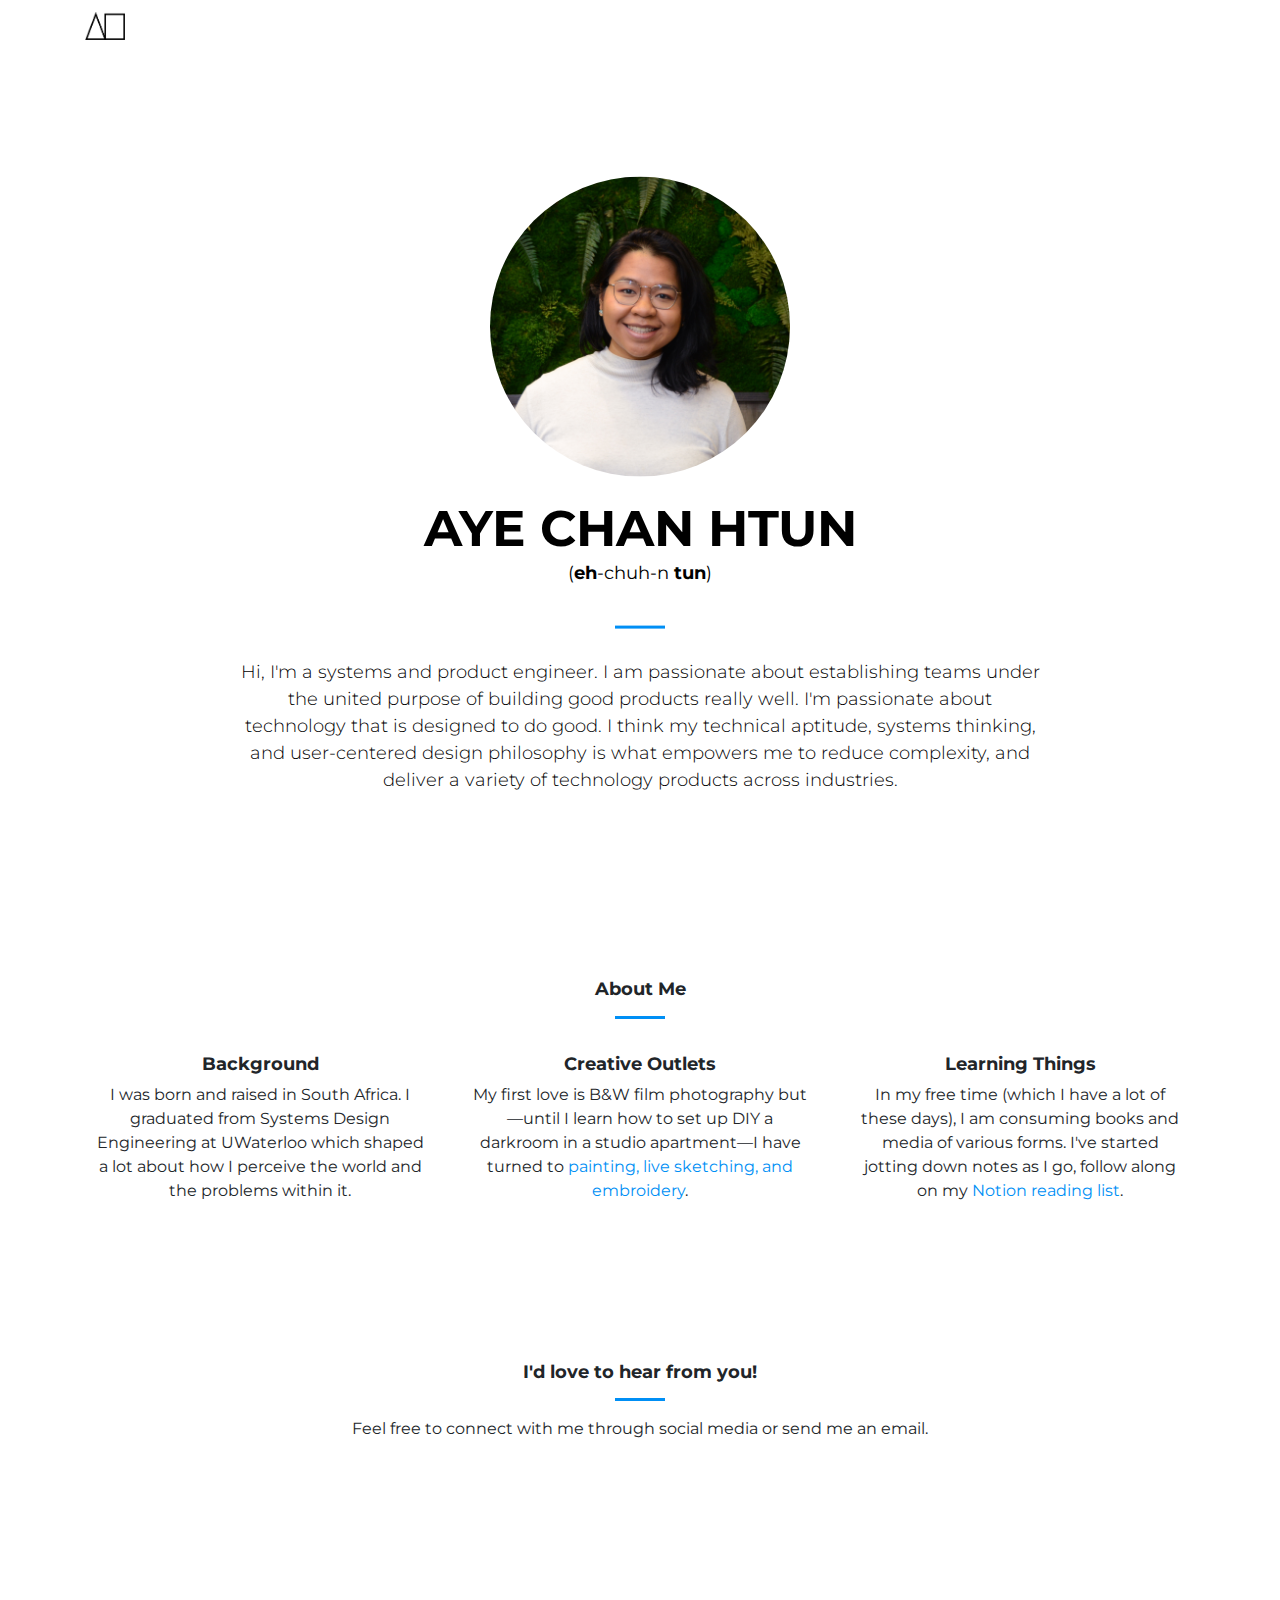
==== commit 41a2f571: "update index.html service-box padding" ====
--- a/index.html
+++ b/index.html
@@ -25,8 +25,9 @@
     <link href="css/creative.css" rel="stylesheet">
 
     <!-- Favicon -->
-    <link href="img/favicon.png" rel="icon" type="image/png"> 
-
+    <link href="img/favicon.png" rel="icon" type="image/png">
+    <style type="text/css">
+    </style>
   </head>
 
   <body id="page-top">
@@ -97,19 +98,19 @@
       <div class="container">
         <div class="row">
 		<div class="col-lg-4 col-md-3 text-center">
-        <div class="service-box">
+        <div class="service-box mx-2">
           <h3>Background</h3>
           <p>I was born and raised in South Africa. I graduated from Systems Design Engineering at UWaterloo which shaped a lot about how I perceive the world and the problems within it.</p>
         </div>
           </div>
           <div class="col-lg-4 col-md-3 text-center">
-            <div class="service-box">
+            <div class="service-box mx-2">
               <h3>Creative Outlets</h3>
               <p>My first love is B&amp;W film photography but—until I learn how to set up DIY a darkroom in a studio apartment—I have  turned to <a href="https://www.instagram.com/agonyhope/">painting, live sketching, and embroidery</a>.</p>
             </div>
           </div>
           <div class="col-lg-4 col-md-3 text-center">
-            <div class="service-box">
+            <div class="service-box mx-2">
               <h3> Learning Things</h3>
               <p>In my free time (which I have a lot of these days), I am consuming books and media of various forms. I've started jotting down notes as I go, follow along on my <a href="https://www.notion.so/Currently-Reading-31390364b0364665901e4ba738e8cd21">Notion reading list</a>.</p>
             </div>
